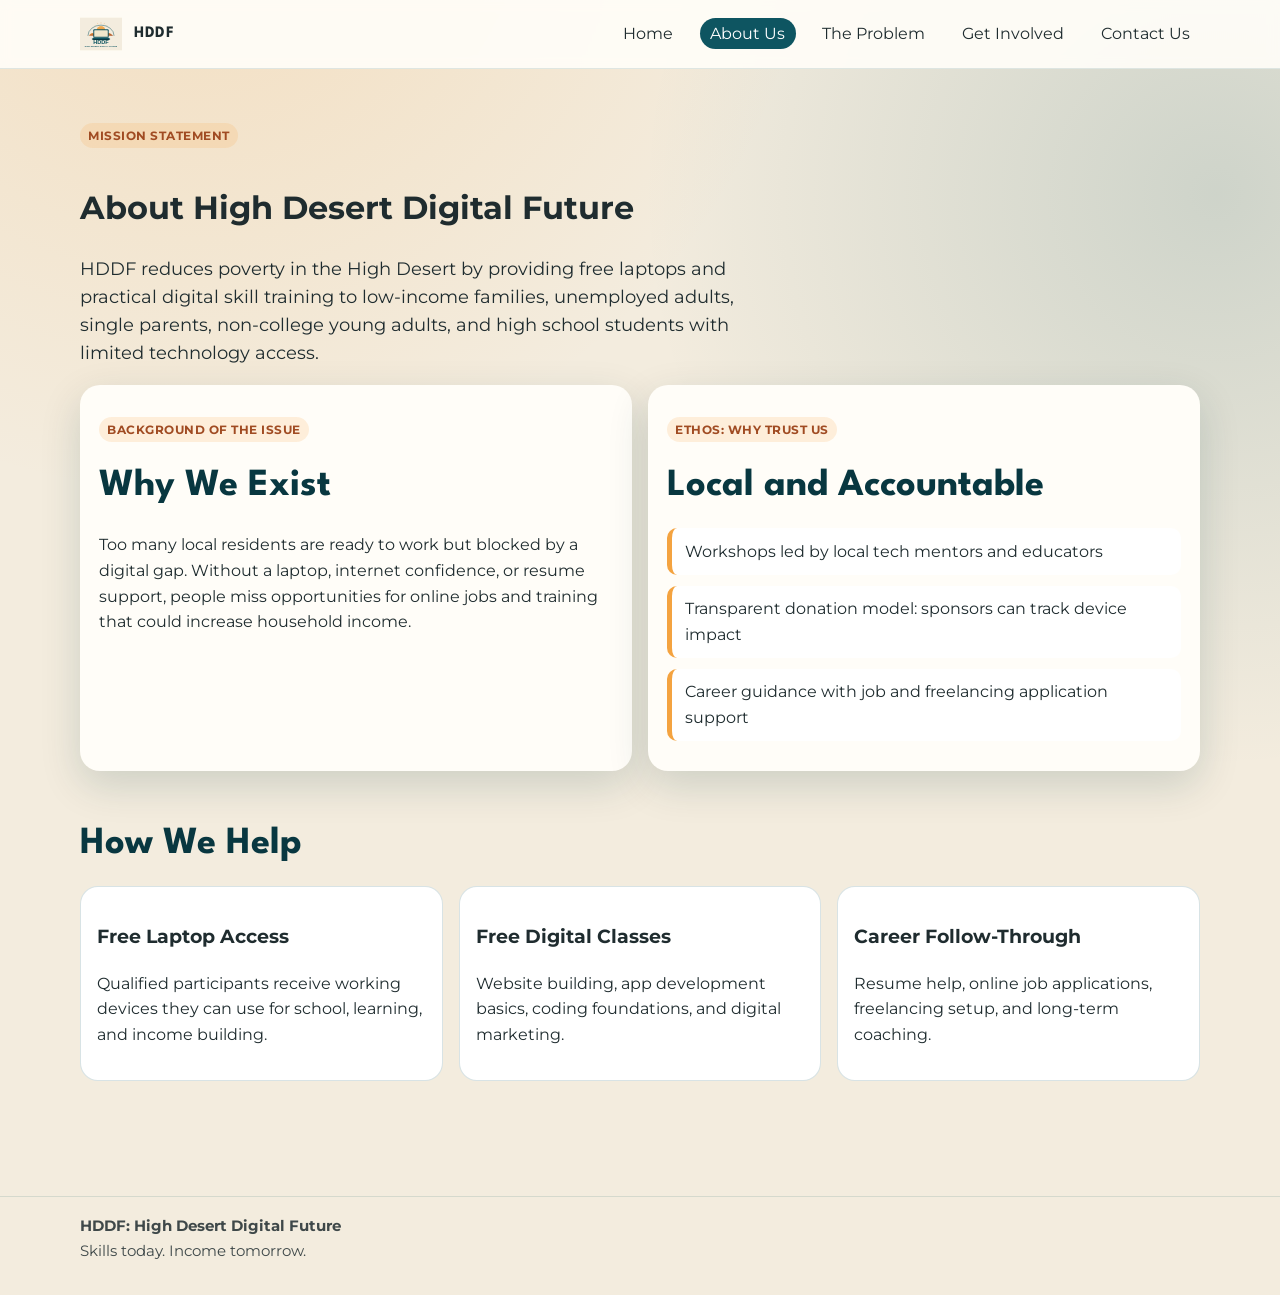
==== about.html @ 9c7b5a97 "Create HDDF 5-page nonprofit website" ====
<!doctype html>
<html lang="en">
<head>
  <meta charset="UTF-8" />
  <meta name="viewport" content="width=device-width, initial-scale=1.0" />
  <title>About Us | HDDF</title>
  <link rel="preconnect" href="https://fonts.googleapis.com" />
  <link rel="preconnect" href="https://fonts.gstatic.com" crossorigin />
  <link href="https://fonts.googleapis.com/css2?family=League+Spartan:wght@600;700;800&family=Montserrat:wght@400;600;700&display=swap" rel="stylesheet" />
  <link rel="stylesheet" href="assets/css/styles.css" />
</head>
<body>
  <header class="site-header">
    <div class="container nav-wrap">
      <a class="brand" href="index.html"><img src="assets/images/hddf-logo.svg" alt="HDDF logo" /><span>HDDF</span></a>
      <nav aria-label="Main navigation">
        <ul>
          <li><a href="index.html">Home</a></li>
          <li><a class="active" href="about.html">About Us</a></li>
          <li><a href="problem.html">The Problem</a></li>
          <li><a href="get-involved.html">Get Involved</a></li>
          <li><a href="contact.html">Contact Us</a></li>
        </ul>
      </nav>
    </div>
  </header>

  <main class="container section">
    <p class="tag">Mission Statement</p>
    <h1>About High Desert Digital Future</h1>
    <p class="lead">HDDF reduces poverty in the High Desert by providing free laptops and practical digital skill training to low-income families, unemployed adults, single parents, non-college young adults, and high school students with limited technology access.</p>

    <div class="columns">
      <article class="card">
        <p class="tag">Background of the Issue</p>
        <h2>Why We Exist</h2>
        <p>Too many local residents are ready to work but blocked by a digital gap. Without a laptop, internet confidence, or resume support, people miss opportunities for online jobs and training that could increase household income.</p>
      </article>
      <article class="card">
        <p class="tag">Ethos: Why Trust Us</p>
        <h2>Local and Accountable</h2>
        <ul class="clean-list">
          <li>Workshops led by local tech mentors and educators</li>
          <li>Transparent donation model: sponsors can track device impact</li>
          <li>Career guidance with job and freelancing application support</li>
        </ul>
      </article>
    </div>

    <section class="section">
      <h2>How We Help</h2>
      <div class="feature-grid">
        <article class="feature">
          <h3>Free Laptop Access</h3>
          <p>Qualified participants receive working devices they can use for school, learning, and income building.</p>
        </article>
        <article class="feature">
          <h3>Free Digital Classes</h3>
          <p>Website building, app development basics, coding foundations, and digital marketing.</p>
        </article>
        <article class="feature">
          <h3>Career Follow-Through</h3>
          <p>Resume help, online job applications, freelancing setup, and long-term coaching.</p>
        </article>
      </div>
    </section>
  </main>

  <footer>
    <div class="container">
      <strong>HDDF: High Desert Digital Future</strong><br />
      Skills today. Income tomorrow.
    </div>
  </footer>
</body>
</html>
---- assets/css/styles.css ----
:root {
  --sand: #f3ecde;
  --sun: #f4a340;
  --sun-deep: #dd7f1f;
  --teal: #0e5561;
  --teal-deep: #083740;
  --clay: #a04b22;
  --ink: #1f2c2f;
  --paper: #fffdf8;
  --shadow: 0 14px 40px rgba(8, 55, 64, 0.16);
}

* {
  box-sizing: border-box;
}

body {
  margin: 0;
  font-family: "Montserrat", "Segoe UI", sans-serif;
  color: var(--ink);
  background:
    radial-gradient(circle at 15% -10%, rgba(244, 163, 64, 0.2), transparent 35%),
    radial-gradient(circle at 95% 15%, rgba(14, 85, 97, 0.16), transparent 35%),
    var(--sand);
  line-height: 1.6;
}

a {
  color: inherit;
  text-decoration: none;
}

img {
  max-width: 100%;
  display: block;
}

.container {
  width: min(1120px, 92vw);
  margin: 0 auto;
}

.site-header {
  position: sticky;
  top: 0;
  z-index: 20;
  background: rgba(255, 253, 248, 0.92);
  border-bottom: 1px solid rgba(14, 85, 97, 0.13);
  backdrop-filter: blur(6px);
}

.nav-wrap {
  display: flex;
  align-items: center;
  justify-content: space-between;
  gap: 1rem;
  padding: 0.8rem 0;
}

.brand {
  display: flex;
  align-items: center;
  gap: 0.75rem;
  font-family: "League Spartan", sans-serif;
  font-weight: 700;
  letter-spacing: 0.5px;
}

.brand img {
  width: 42px;
  height: 42px;
}

nav ul {
  display: flex;
  list-style: none;
  padding: 0;
  margin: 0;
  gap: 1rem;
  flex-wrap: wrap;
}

nav a {
  padding: 0.35rem 0.65rem;
  border-radius: 999px;
  transition: background 0.2s ease, color 0.2s ease;
}

nav a:hover,
nav a.active {
  background: var(--teal);
  color: #fff;
}

.hero {
  display: grid;
  grid-template-columns: 1.1fr 0.9fr;
  gap: 2rem;
  align-items: center;
  padding: 4.2rem 0 3rem;
}

.hero h1 {
  font-family: "League Spartan", sans-serif;
  font-size: clamp(2.4rem, 5vw, 4.2rem);
  line-height: 0.95;
  color: var(--teal-deep);
  margin: 0;
}

.slogan {
  font-weight: 700;
  color: var(--sun-deep);
  font-size: 1.2rem;
  letter-spacing: 0.3px;
}

.lead {
  font-size: 1.1rem;
  max-width: 58ch;
}

.cta-row {
  margin-top: 1.25rem;
  display: flex;
  flex-wrap: wrap;
  gap: 0.8rem;
}

.button {
  display: inline-flex;
  align-items: center;
  justify-content: center;
  padding: 0.78rem 1.1rem;
  border-radius: 12px;
  font-weight: 700;
  border: 2px solid transparent;
  transition: transform 0.2s ease, box-shadow 0.2s ease, background 0.2s ease;
}

.button:hover {
  transform: translateY(-2px);
  box-shadow: var(--shadow);
}

.button-primary {
  background: var(--teal);
  color: #fff;
}

.button-secondary {
  border-color: var(--teal);
  color: var(--teal);
  background: rgba(255, 255, 255, 0.65);
}

.card {
  background: var(--paper);
  border-radius: 20px;
  box-shadow: var(--shadow);
  padding: 1.2rem;
}

.stats-grid,
.feature-grid,
.columns {
  display: grid;
  gap: 1rem;
}

.stats-grid {
  grid-template-columns: repeat(3, minmax(0, 1fr));
  margin: 2rem 0 0;
}

.stat {
  padding: 1rem;
  border-radius: 16px;
  background: linear-gradient(145deg, #fff, #fcf5e8);
  border: 1px solid rgba(14, 85, 97, 0.12);
}

.stat h3 {
  margin: 0;
  font-family: "League Spartan", sans-serif;
  font-size: 2rem;
  color: var(--teal);
}

.section {
  padding: 2.6rem 0;
}

.section h2 {
  font-family: "League Spartan", sans-serif;
  color: var(--teal-deep);
  font-size: clamp(1.8rem, 3vw, 2.6rem);
  margin: 0 0 0.75rem;
}

.feature-grid {
  grid-template-columns: repeat(3, minmax(0, 1fr));
}

.feature {
  background: #fff;
  border: 1px solid rgba(14, 85, 97, 0.16);
  border-radius: 18px;
  padding: 1rem;
}

.tag {
  display: inline-block;
  font-weight: 700;
  font-size: 0.78rem;
  text-transform: uppercase;
  letter-spacing: 0.5px;
  background: rgba(244, 163, 64, 0.16);
  color: var(--clay);
  padding: 0.18rem 0.5rem;
  border-radius: 999px;
}

.columns {
  grid-template-columns: repeat(2, minmax(0, 1fr));
}

.event-list,
.clean-list {
  list-style: none;
  padding: 0;
  margin: 0;
}

.event-list li,
.clean-list li {
  background: #fff;
  border-left: 5px solid var(--sun);
  padding: 0.65rem 0.8rem;
  margin-bottom: 0.7rem;
  border-radius: 10px;
}

.contact-grid {
  display: grid;
  grid-template-columns: 1fr 1.1fr;
  gap: 1.2rem;
}

form {
  display: grid;
  gap: 0.75rem;
}

label {
  font-weight: 600;
}

input,
textarea {
  width: 100%;
  border: 1px solid rgba(14, 85, 97, 0.24);
  border-radius: 10px;
  padding: 0.72rem;
  font: inherit;
  background: #fff;
}

textarea {
  min-height: 140px;
  resize: vertical;
}

footer {
  margin-top: 2rem;
  border-top: 1px solid rgba(14, 85, 97, 0.13);
  padding: 1.1rem 0 2rem;
  color: rgba(31, 44, 47, 0.85);
  font-size: 0.95rem;
}

.reveal {
  opacity: 0;
  transform: translateY(18px);
  animation: rise 0.6s ease forwards;
}

.reveal.delay-1 { animation-delay: 0.08s; }
.reveal.delay-2 { animation-delay: 0.16s; }
.reveal.delay-3 { animation-delay: 0.24s; }

@keyframes rise {
  to {
    opacity: 1;
    transform: translateY(0);
  }
}

@media (max-width: 930px) {
  .hero,
  .contact-grid,
  .columns {
    grid-template-columns: 1fr;
  }

  .feature-grid,
  .stats-grid {
    grid-template-columns: 1fr 1fr;
  }
}

@media (max-width: 640px) {
  .feature-grid,
  .stats-grid {
    grid-template-columns: 1fr;
  }

  .hero {
    padding-top: 3rem;
  }
}
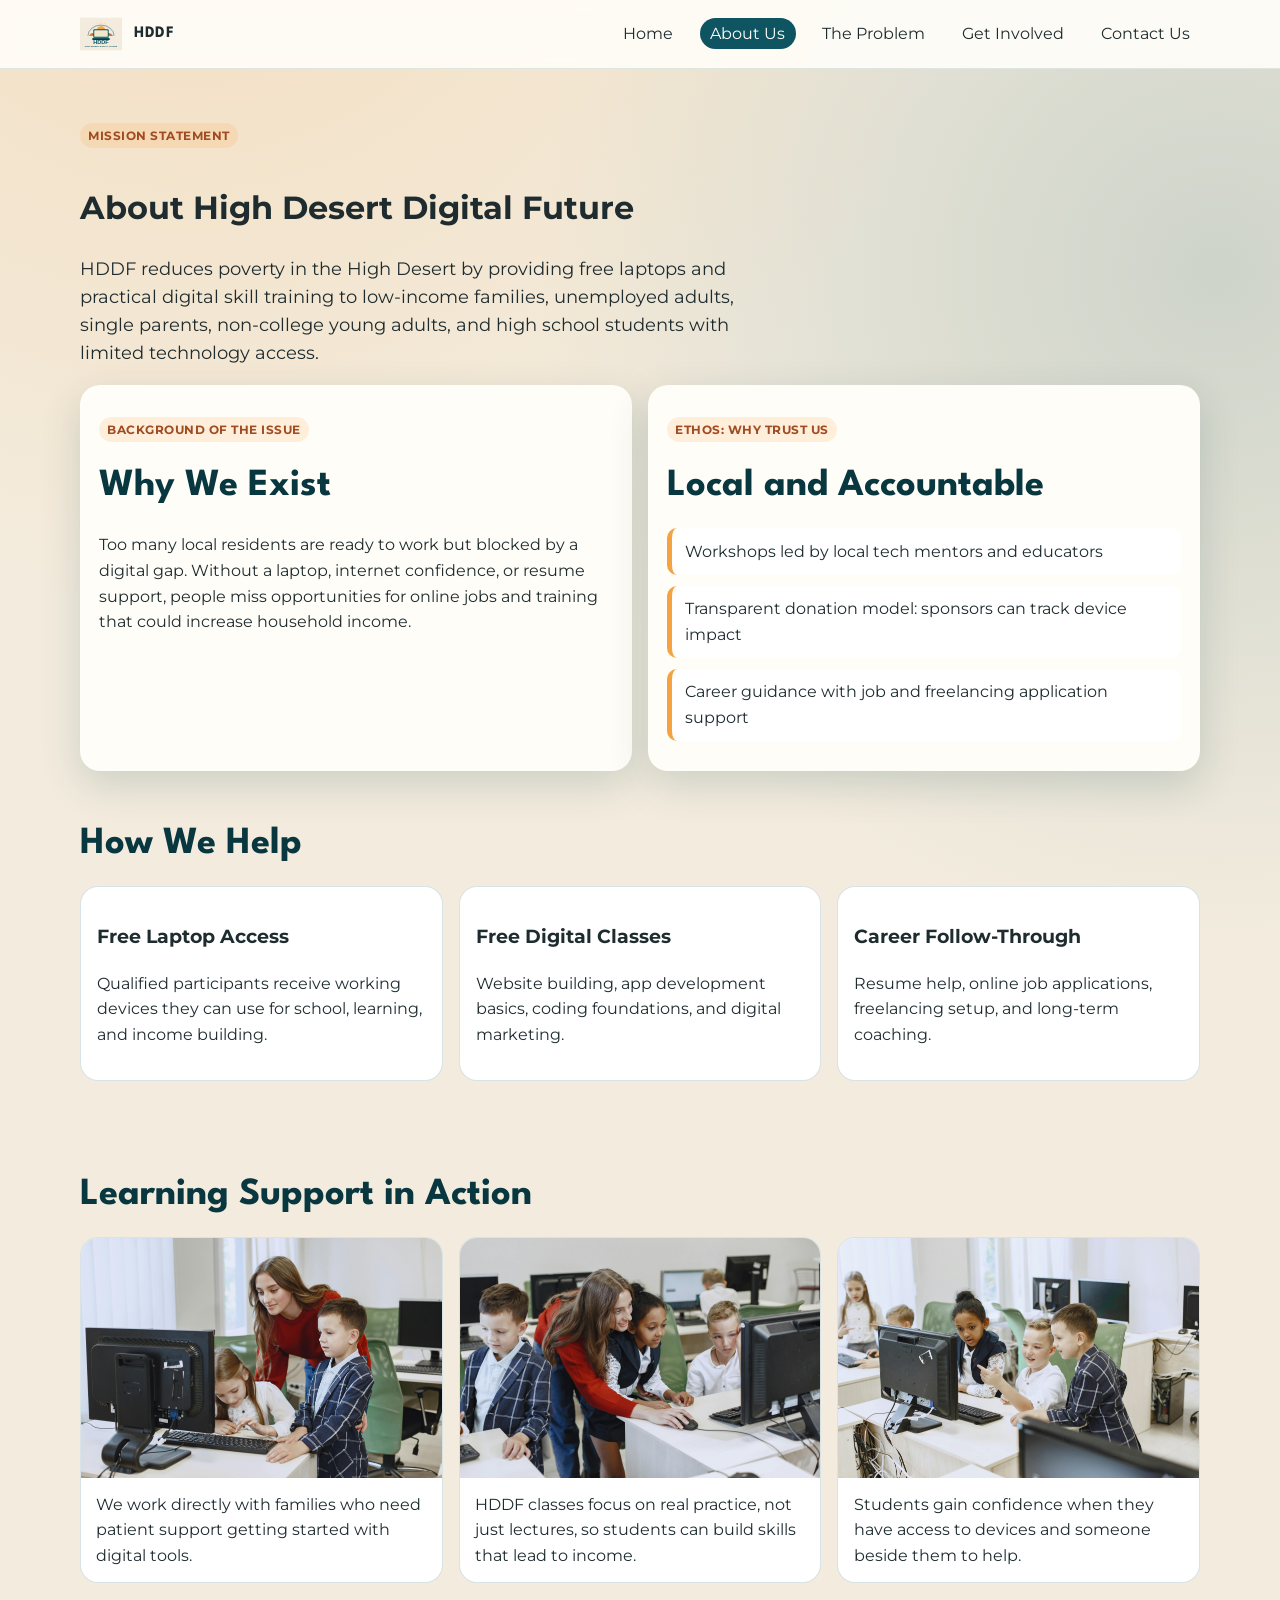
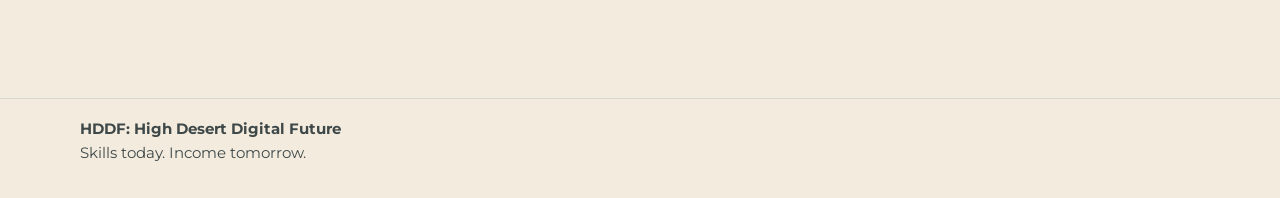
==== commit 82f389c8: "Update charity site with impact photos, merch, and sponsors" ====
--- a/about.html
+++ b/about.html
@@ -64,6 +64,24 @@
         </article>
       </div>
     </section>
+
+    <section class="section">
+      <h2>Learning Support in Action</h2>
+      <div class="impact-gallery impact-gallery-three">
+        <article class="impact-shot">
+          <img src="assets/images/helping-students-1.jpg" alt="HDDF volunteer helping a family at a computer" />
+          <p>We work directly with families who need patient support getting started with digital tools.</p>
+        </article>
+        <article class="impact-shot">
+          <img src="assets/images/helping-students-2.jpg" alt="Instructor helping children use laptops in class" />
+          <p>HDDF classes focus on real practice, not just lectures, so students can build skills that lead to income.</p>
+        </article>
+        <article class="impact-shot">
+          <img src="assets/images/helping-students-3.jpg" alt="Children learning on desktop computers" />
+          <p>Students gain confidence when they have access to devices and someone beside them to help.</p>
+        </article>
+      </div>
+    </section>
   </main>
 
   <footer>
--- a/assets/css/styles.css
+++ b/assets/css/styles.css
@@ -319,3 +319,119 @@
     padding-top: 3rem;
   }
 }
+
+.impact-gallery,
+.merch-grid,
+.sponsor-grid {
+  display: grid;
+  gap: 1rem;
+}
+
+.impact-gallery {
+  grid-template-columns: repeat(2, minmax(0, 1fr));
+}
+
+.impact-gallery-three {
+  grid-template-columns: repeat(3, minmax(0, 1fr));
+}
+
+.impact-gallery-compact {
+  grid-template-columns: repeat(4, minmax(0, 1fr));
+  margin-top: 1rem;
+}
+
+.impact-shot {
+  background: #fff;
+  border: 1px solid rgba(14, 85, 97, 0.16);
+  border-radius: 18px;
+  overflow: hidden;
+}
+
+.impact-shot img {
+  width: 100%;
+  height: 240px;
+  object-fit: cover;
+}
+
+.impact-featured img {
+  height: 360px;
+}
+
+.impact-shot-compact img {
+  height: 150px;
+  object-fit: contain;
+  background: linear-gradient(145deg, #f8f3e8, #ffffff);
+  padding: 0.6rem;
+}
+
+.impact-shot-compact p {
+  font-size: 0.92rem;
+}
+
+.impact-shot p {
+  margin: 0;
+  padding: 0.85rem 0.95rem;
+}
+
+.merch-grid {
+  grid-template-columns: repeat(3, minmax(0, 1fr));
+}
+
+.merch-item {
+  background: linear-gradient(145deg, #fff, #fbf5e8);
+  border: 1px solid rgba(14, 85, 97, 0.14);
+  border-radius: 18px;
+  padding: 1rem;
+}
+
+.merch-item img {
+  width: 100%;
+  aspect-ratio: 1 / 1;
+  object-fit: cover;
+  border-radius: 14px;
+  margin-bottom: 0.9rem;
+  background: #f5f1e8;
+}
+
+.merch-item h3 {
+  margin: 0 0 0.35rem;
+  font-family: "League Spartan", sans-serif;
+  color: var(--teal);
+}
+
+.price {
+  display: inline-block;
+  margin-top: 0.6rem;
+  background: rgba(14, 85, 97, 0.1);
+  color: var(--teal-deep);
+  padding: 0.2rem 0.55rem;
+  border-radius: 999px;
+  font-weight: 700;
+}
+
+.sponsor-grid {
+  grid-template-columns: repeat(4, minmax(0, 1fr));
+}
+
+.sponsor {
+  background: #fff;
+  border: 1px solid rgba(14, 85, 97, 0.16);
+  border-radius: 14px;
+  padding: 1rem;
+  text-align: center;
+  font-weight: 700;
+  color: var(--teal);
+}
+
+@media (max-width: 930px) {
+  .impact-gallery,
+  .impact-gallery-three,
+  .impact-gallery-compact,
+  .merch-grid {
+    grid-template-columns: 1fr;
+  }
+
+  .sponsor-grid {
+    grid-template-columns: 1fr 1fr;
+  }
+}
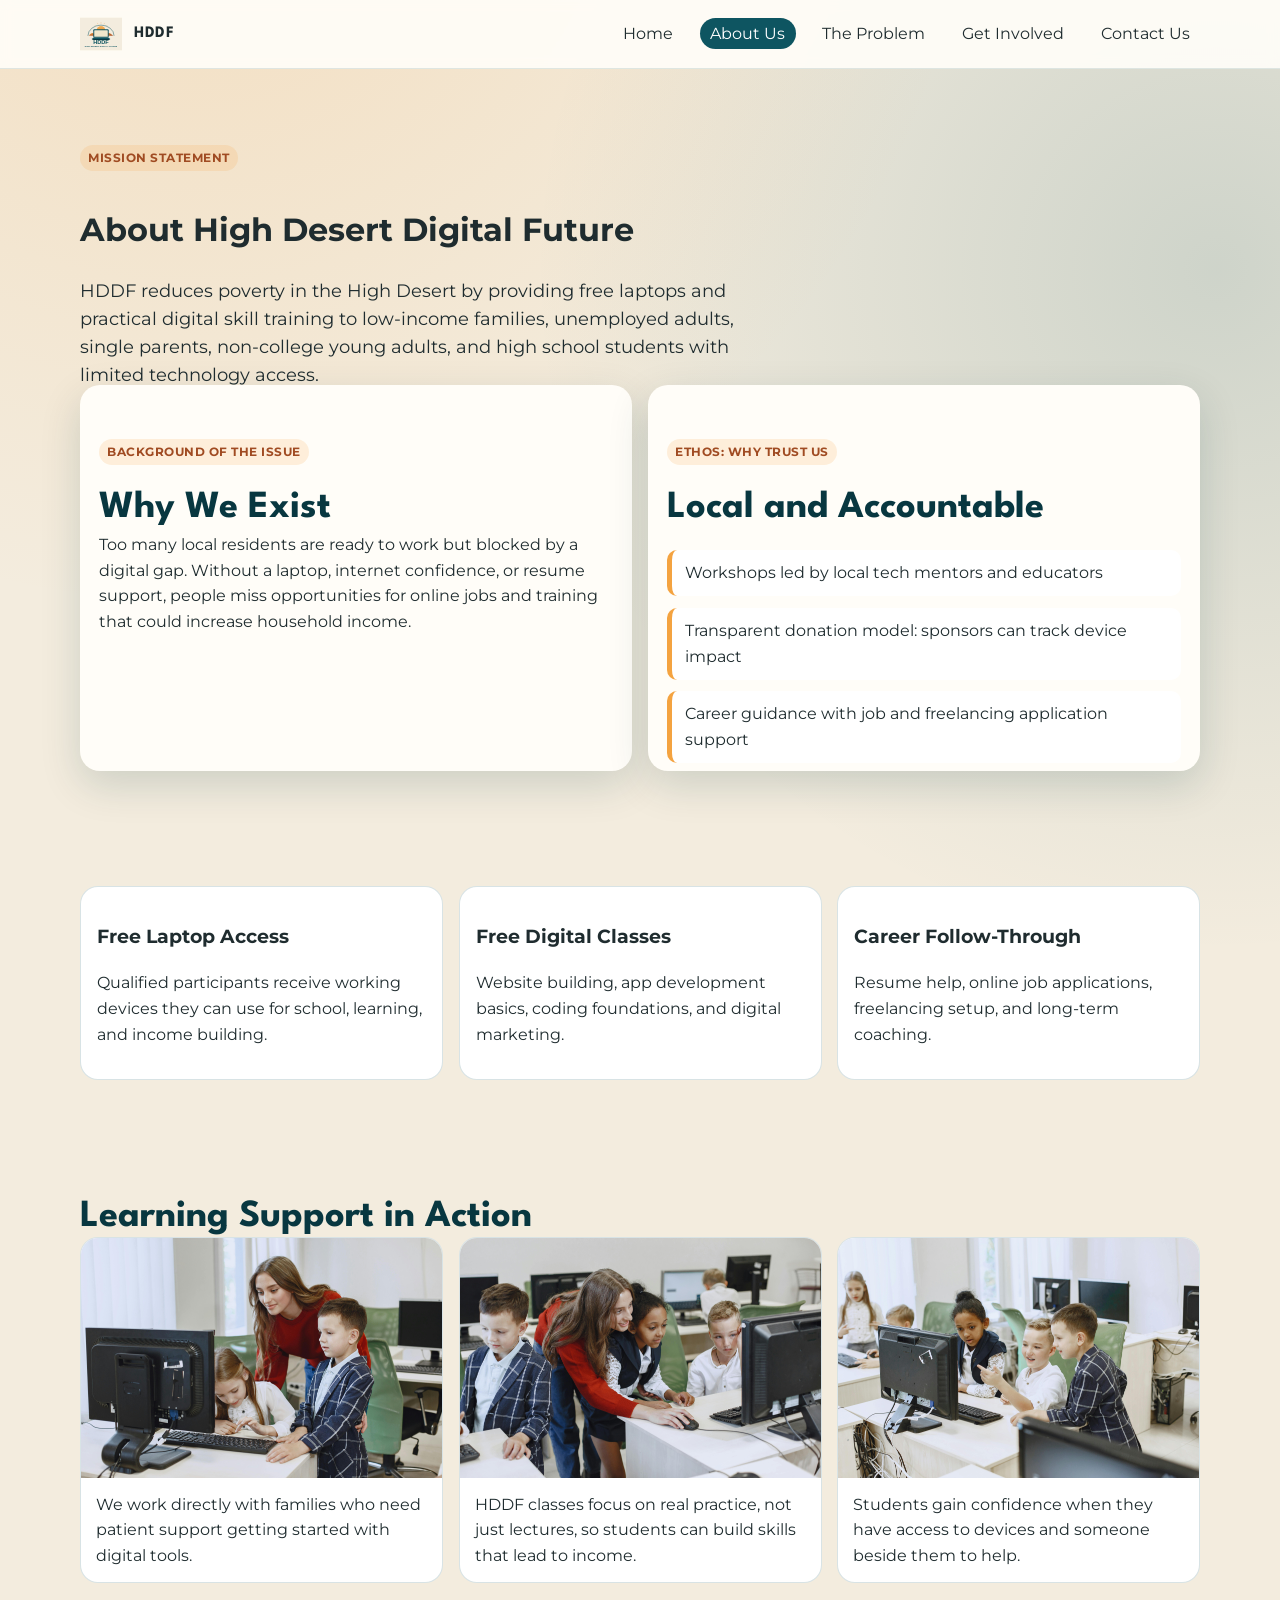
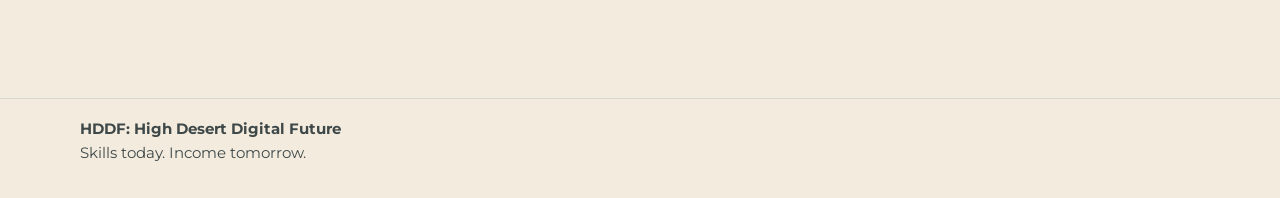
==== commit a2040742: "Enhance charity website with animations, photos, and merch" ====
--- a/about.html
+++ b/about.html
@@ -90,5 +90,6 @@
       Skills today. Income tomorrow.
     </div>
   </footer>
+  <script src="assets/js/scroll-reveal.js"></script>
 </body>
 </html>
--- a/assets/css/styles.css
+++ b/assets/css/styles.css
@@ -296,6 +296,47 @@
   }
 }
 
+.scroll-reveal {
+  opacity: 0;
+  transform: translateY(30px);
+  filter: blur(4px);
+  transition:
+    opacity 0.7s ease,
+    transform 0.7s ease,
+    filter 0.7s ease;
+  transition-delay: var(--reveal-delay, 0ms);
+  will-change: opacity, transform, filter;
+}
+
+.scroll-reveal.is-visible {
+  opacity: 1;
+  transform: translateY(0);
+  filter: blur(0);
+}
+
+.scroll-reveal.text-rise {
+  transform: translateY(22px);
+}
+
+.scroll-reveal.card-rise {
+  transform: translateY(34px) scale(0.985);
+}
+
+.scroll-reveal.card-rise.is-visible {
+  transform: translateY(0) scale(1);
+}
+
+@media (prefers-reduced-motion: reduce) {
+  .reveal,
+  .scroll-reveal {
+    animation: none;
+    transition: none;
+    opacity: 1;
+    transform: none;
+    filter: none;
+  }
+}
+
 @media (max-width: 930px) {
   .hero,
   .contact-grid,
@@ -358,10 +399,10 @@
 }
 
 .impact-shot-compact img {
-  height: 150px;
+  height: 180px;
   object-fit: contain;
   background: linear-gradient(145deg, #f8f3e8, #ffffff);
-  padding: 0.6rem;
+  padding: 0.75rem;
 }
 
 .impact-shot-compact p {
@@ -386,11 +427,12 @@
 
 .merch-item img {
   width: 100%;
-  aspect-ratio: 1 / 1;
-  object-fit: cover;
+  height: 360px;
+  object-fit: contain;
   border-radius: 14px;
   margin-bottom: 0.9rem;
-  background: #f5f1e8;
+  background: linear-gradient(145deg, #f5f1e8, #ffffff);
+  padding: 0.6rem;
 }
 
 .merch-item h3 {
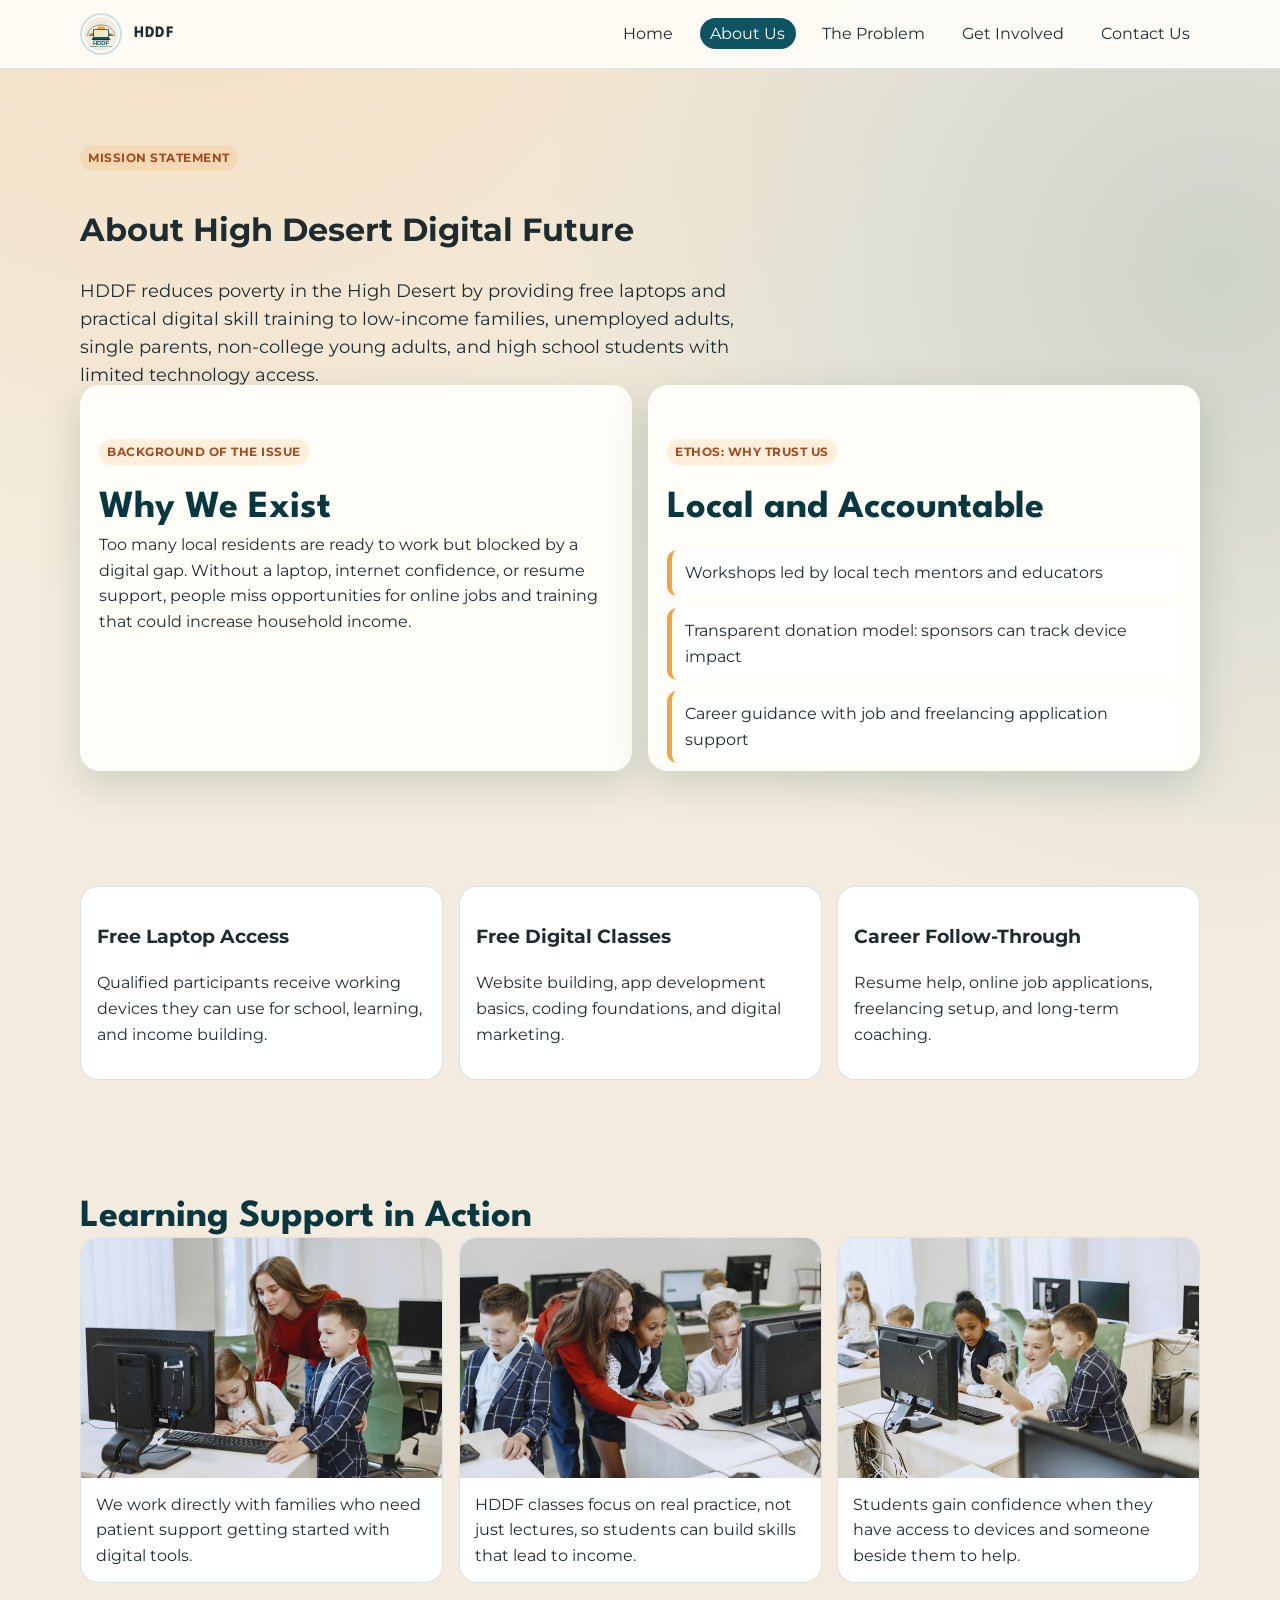
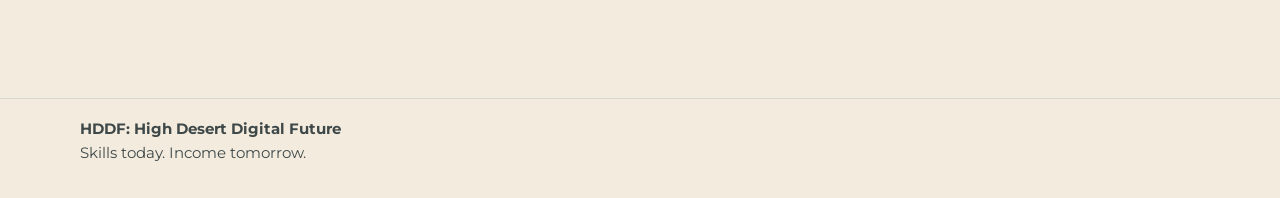
==== commit 2f6b998d: "Polish charity site UI, add donation billing flow, and update branding" ====
--- a/about.html
+++ b/about.html
@@ -4,6 +4,7 @@
   <meta charset="UTF-8" />
   <meta name="viewport" content="width=device-width, initial-scale=1.0" />
   <title>About Us | HDDF</title>
+  <link rel="icon" type="image/svg+xml" href="assets/images/hddf-logo-circle.svg" />
   <link rel="preconnect" href="https://fonts.googleapis.com" />
   <link rel="preconnect" href="https://fonts.gstatic.com" crossorigin />
   <link href="https://fonts.googleapis.com/css2?family=League+Spartan:wght@600;700;800&family=Montserrat:wght@400;600;700&display=swap" rel="stylesheet" />
--- a/assets/css/styles.css
+++ b/assets/css/styles.css
@@ -69,6 +69,11 @@
 .brand img {
   width: 42px;
   height: 42px;
+  border-radius: 50%;
+  object-fit: cover;
+  border: 2px solid rgba(14, 85, 97, 0.2);
+  background: #fff;
+  padding: 2px;
 }
 
 nav ul {
@@ -241,10 +246,115 @@
   border-radius: 10px;
 }
 
+.upcoming-grid {
+  display: grid;
+  grid-template-columns: repeat(2, minmax(0, 1fr));
+  gap: 1rem;
+}
+
+.upcoming-card {
+  background: #fff;
+  border: 1px solid rgba(14, 85, 97, 0.16);
+  border-radius: 18px;
+  overflow: hidden;
+  box-shadow: var(--shadow);
+  transition: transform 0.25s ease, box-shadow 0.25s ease, border-color 0.25s ease;
+}
+
+.upcoming-card:hover {
+  transform: translateY(-3px);
+  border-color: rgba(14, 85, 97, 0.32);
+  box-shadow: 0 20px 36px rgba(8, 55, 64, 0.18);
+}
+
+.upcoming-card img {
+  width: 100%;
+  height: 210px;
+  object-fit: contain;
+  background: linear-gradient(145deg, #eef6f6, #fff);
+}
+
+.upcoming-copy {
+  padding: 0.9rem 0.95rem 1rem;
+}
+
+.upcoming-copy h3 {
+  margin: 0.15rem 0 0.45rem;
+  font-family: "League Spartan", sans-serif;
+  font-size: 1.55rem;
+  color: var(--teal);
+}
+
+.upcoming-copy p {
+  margin: 0 0 0.6rem;
+}
+
+.upcoming-meta {
+  font-size: 0.93rem;
+  color: rgba(31, 44, 47, 0.9);
+}
+
 .contact-grid {
   display: grid;
   grid-template-columns: 1fr 1.1fr;
   gap: 1.2rem;
+}
+
+.donation-tabs {
+  display: flex;
+  flex-wrap: wrap;
+  gap: 0.45rem;
+  margin-bottom: 0.85rem;
+}
+
+.donation-tab {
+  border: 1px solid rgba(14, 85, 97, 0.24);
+  background: #fff;
+  color: var(--teal);
+  border-radius: 999px;
+  padding: 0.5rem 0.75rem;
+  font: inherit;
+  font-weight: 700;
+  cursor: pointer;
+  transition: background 0.22s ease, color 0.22s ease, border-color 0.22s ease, transform 0.22s ease;
+}
+
+.donation-tab:hover {
+  transform: translateY(-1px);
+  border-color: rgba(14, 85, 97, 0.4);
+}
+
+.donation-tab.active {
+  background: var(--teal);
+  color: #fff;
+  border-color: var(--teal);
+}
+
+.donation-panel {
+  border: 1px solid rgba(14, 85, 97, 0.16);
+  border-radius: 14px;
+  background: #fff;
+  padding: 0.8rem;
+  box-shadow: 0 8px 20px rgba(8, 55, 64, 0.08);
+}
+
+.donation-panel.active {
+  border-color: rgba(14, 85, 97, 0.32);
+}
+
+.donation-panel + .donation-panel {
+  margin-top: 0.7rem;
+}
+
+.donation-amounts {
+  display: flex;
+  flex-wrap: wrap;
+  gap: 0.55rem;
+}
+
+.donation-custom-form {
+  display: grid;
+  gap: 0.7rem;
 }
 
 form {
@@ -348,6 +458,10 @@
   .stats-grid {
     grid-template-columns: 1fr 1fr;
   }
+
+  .upcoming-grid {
+    grid-template-columns: 1fr;
+  }
 }
 
 @media (max-width: 640px) {
@@ -423,6 +537,24 @@
   border: 1px solid rgba(14, 85, 97, 0.14);
   border-radius: 18px;
   padding: 1rem;
+  position: relative;
+  overflow: hidden;
+  transition: transform 0.24s ease, box-shadow 0.24s ease;
+}
+
+.merch-item::before {
+  content: "";
+  position: absolute;
+  inset: -80px -120px auto auto;
+  width: 220px;
+  height: 220px;
+  background: radial-gradient(circle, rgba(244, 163, 64, 0.22), transparent 68%);
+  pointer-events: none;
+}
+
+.merch-item:hover {
+  transform: translateY(-4px);
+  box-shadow: 0 18px 34px rgba(8, 55, 64, 0.2);
 }
 
 .merch-item img {
@@ -441,6 +573,11 @@
   color: var(--teal);
 }
 
+.merch-item .button {
+  margin-top: 0.9rem;
+  width: 100%;
+}
+
 .price {
   display: inline-block;
   margin-top: 0.6rem;
@@ -465,6 +602,74 @@
   color: var(--teal);
 }
 
+.checkout-overlay {
+  position: fixed;
+  inset: 0;
+  background: rgba(7, 22, 26, 0.62);
+  backdrop-filter: blur(4px);
+  display: grid;
+  place-items: center;
+  z-index: 2000;
+  padding: 1rem;
+}
+
+.checkout-overlay[hidden] {
+  display: none;
+}
+
+.checkout-modal {
+  width: min(560px, 100%);
+  max-height: min(92vh, 860px);
+  overflow-y: auto;
+  background: #fffdf9;
+  border: 1px solid rgba(14, 85, 97, 0.2);
+  border-radius: 18px;
+  box-shadow: 0 24px 56px rgba(0, 0, 0, 0.28);
+  padding: 1rem 1rem 1.1rem;
+  position: relative;
+}
+
+.checkout-close {
+  position: absolute;
+  top: 0.5rem;
+  right: 0.7rem;
+  border: 0;
+  background: transparent;
+  font-size: 2rem;
+  line-height: 1;
+  color: #335258;
+  cursor: pointer;
+}
+
+.checkout-item {
+  display: flex;
+  justify-content: space-between;
+  align-items: center;
+  gap: 0.8rem;
+  border: 1px solid rgba(14, 85, 97, 0.18);
+  background: #fff;
+  border-radius: 12px;
+  padding: 0.7rem 0.8rem;
+}
+
+.checkout-form {
+  display: grid;
+  gap: 0.65rem;
+  margin-top: 0.85rem;
+}
+
+.checkout-row {
+  display: grid;
+  grid-template-columns: repeat(3, minmax(0, 1fr));
+  gap: 0.6rem;
+}
+
+.checkout-note {
+  margin: 0.45rem 0 0;
+  color: rgba(31, 44, 47, 0.8);
+  font-size: 0.86rem;
+}
+
 @media (max-width: 930px) {
   .impact-gallery,
   .impact-gallery-three,
@@ -476,4 +681,8 @@
   .sponsor-grid {
     grid-template-columns: 1fr 1fr;
   }
-}
+
+  .checkout-row {
+    grid-template-columns: 1fr;
+  }
+}
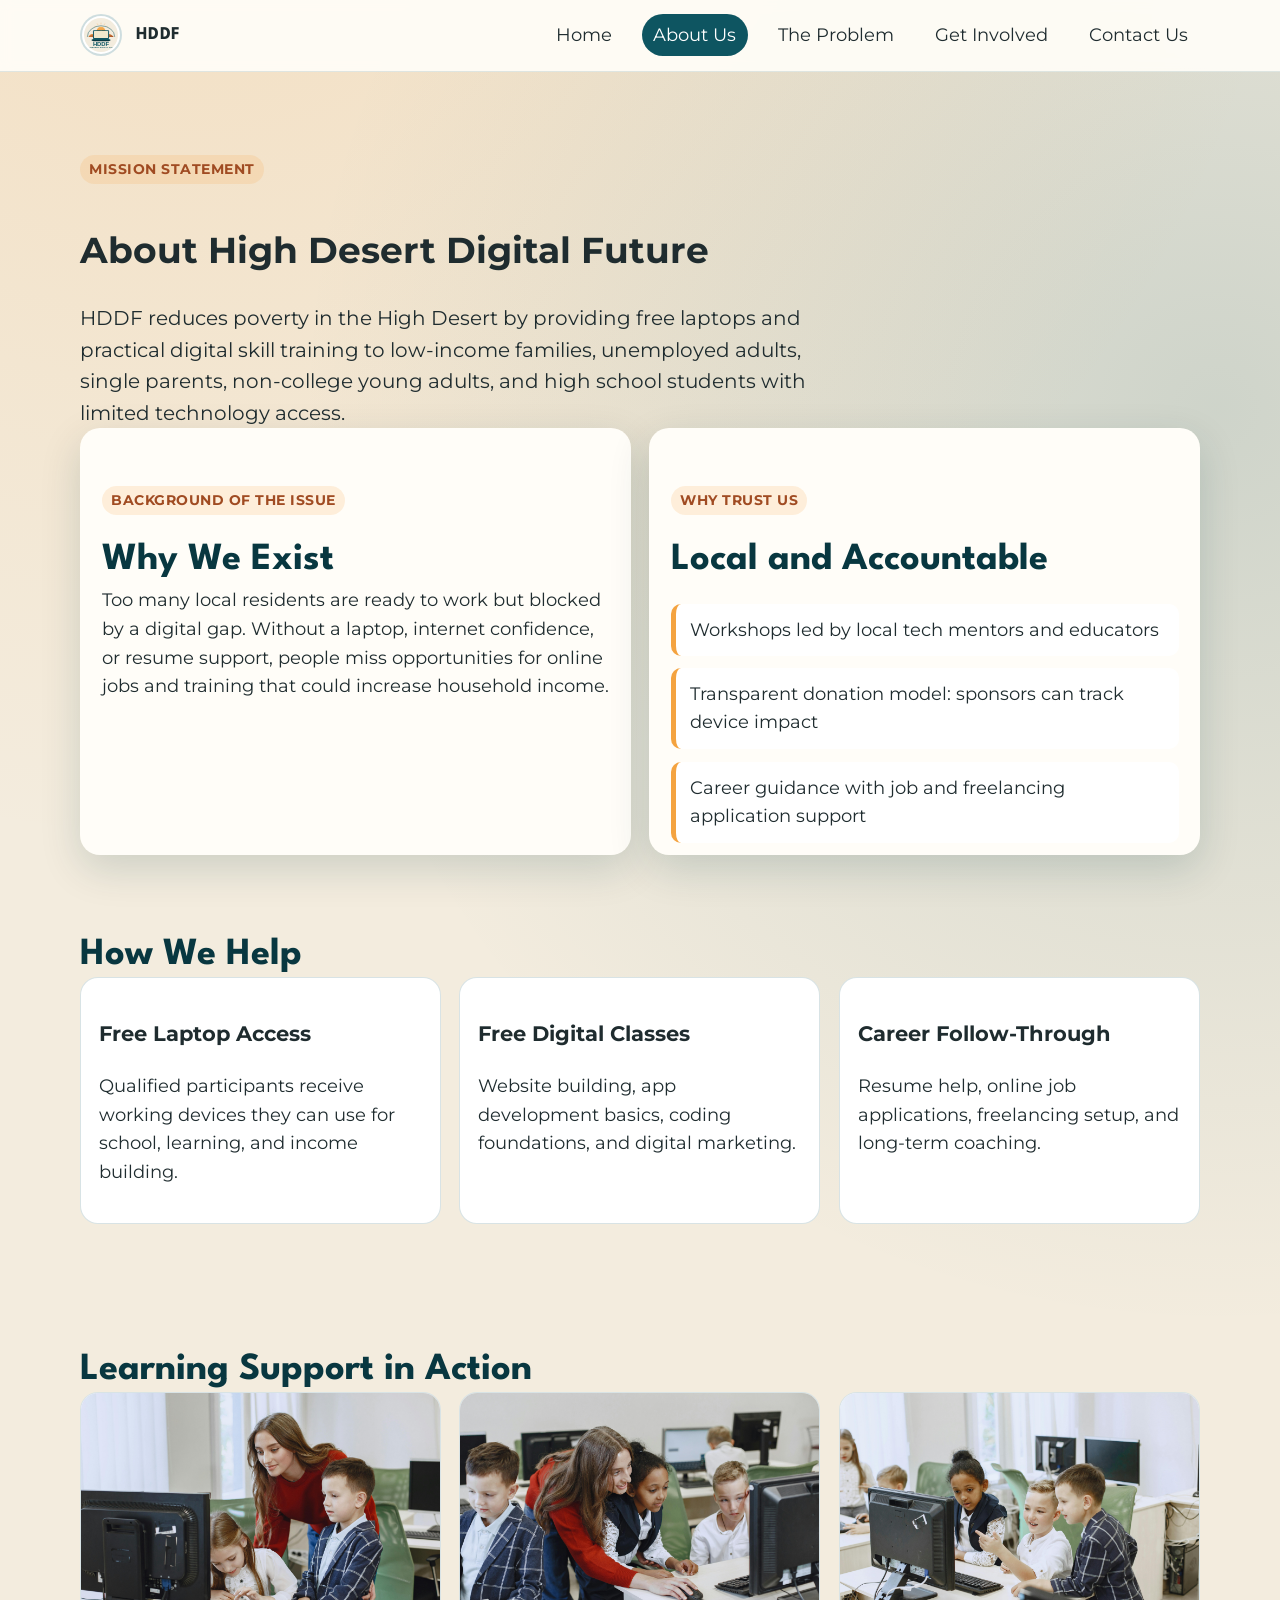
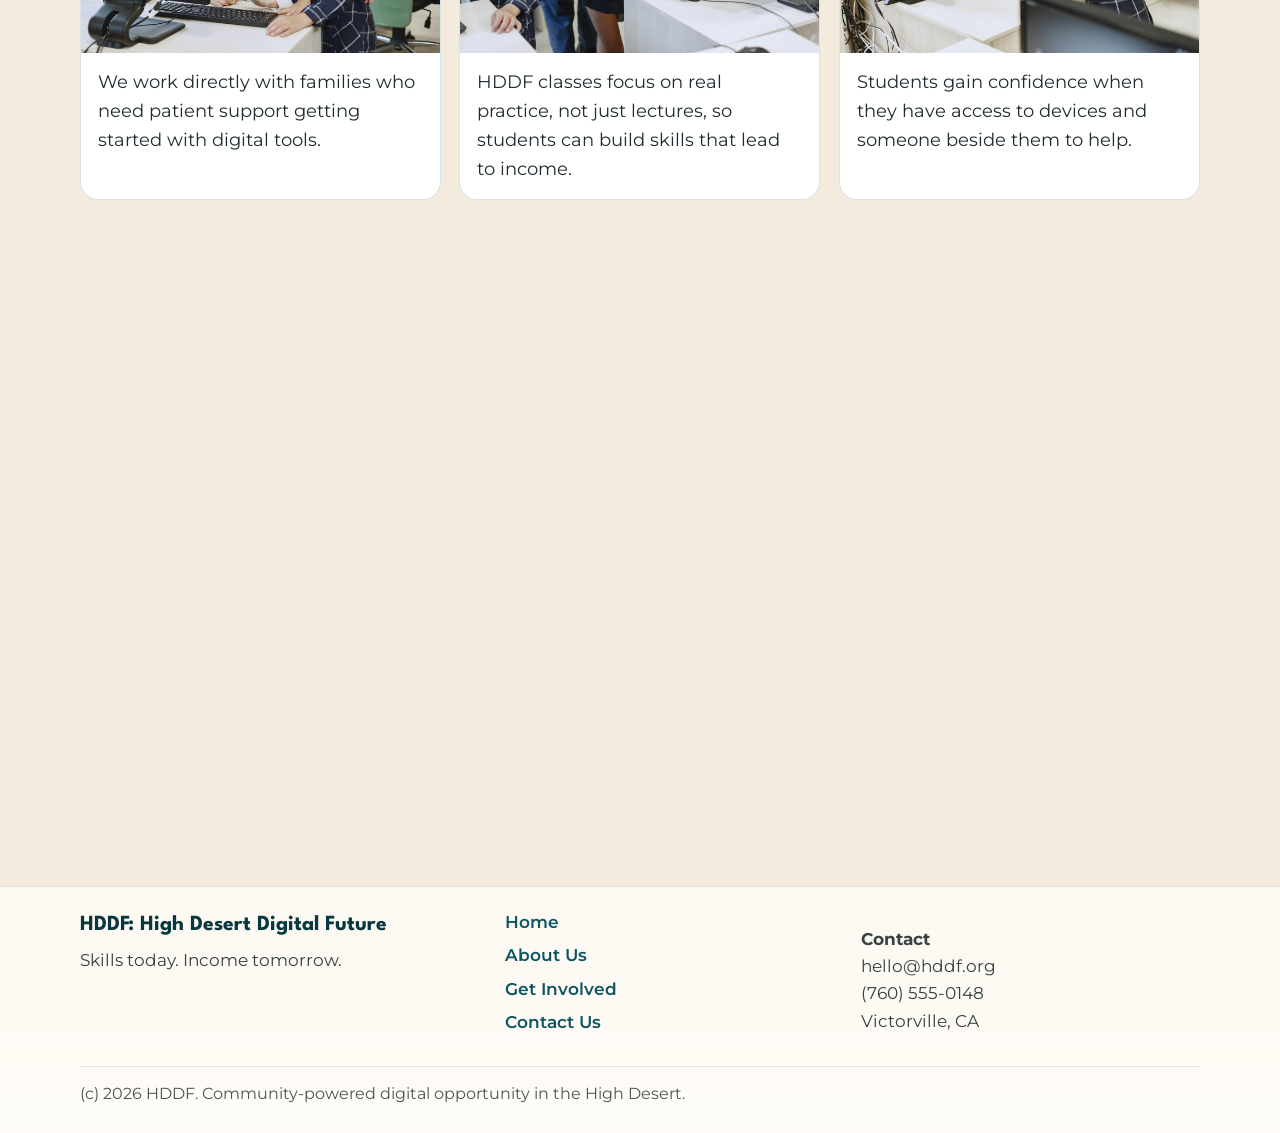
==== commit 1e12e057: "Update problem page image and layout styling" ====
--- a/about.html
+++ b/about.html
@@ -38,7 +38,7 @@
         <p>Too many local residents are ready to work but blocked by a digital gap. Without a laptop, internet confidence, or resume support, people miss opportunities for online jobs and training that could increase household income.</p>
       </article>
       <article class="card">
-        <p class="tag">Ethos: Why Trust Us</p>
+        <p class="tag">Why Trust Us</p>
         <h2>Local and Accountable</h2>
         <ul class="clean-list">
           <li>Workshops led by local tech mentors and educators</li>
@@ -83,12 +83,36 @@
         </article>
       </div>
     </section>
+
+    <section class="section">
+      <p class="tag">Impact Story</p>
+      <h2>From Crisis to Creator</h2>
+      <article class="card">
+        <p>One of our learners, <strong>Javier</strong>, came to HDDF during one of the hardest moments of his life. He told us he felt like giving up and could not see a future for himself. Through consistent mentoring, laptop access, and digital skills training, Javier rebuilt confidence one step at a time.</p>
+        <p>Months later, he built his first working app: a text summarizer that helps students and busy workers quickly understand long reading passages. Today, he speaks at community sessions and shows others that recovery and purpose are possible with support, tools, and opportunity.</p>
+        <a class="button button-primary" href="text-summarizer.html" target="_blank" rel="noopener noreferrer">Visit Javier's App Website</a>
+      </article>
+    </section>
   </main>
 
-  <footer>
+  <footer class="site-footer">
     <div class="container">
-      <strong>HDDF: High Desert Digital Future</strong><br />
-      Skills today. Income tomorrow.
+      <div class="footer-grid">
+        <div>
+          <strong class="footer-title">HDDF: High Desert Digital Future</strong>
+          <p class="footer-sub">Skills today. Income tomorrow.</p>
+        </div>
+        <div class="footer-links">
+          <a href="index.html">Home</a>
+          <a href="about.html">About Us</a>
+          <a href="get-involved.html">Get Involved</a>
+          <a href="contact.html">Contact Us</a>
+        </div>
+        <div>
+          <p><strong>Contact</strong><br />hello@hddf.org<br />(760) 555-0148<br />Victorville, CA</p>
+        </div>
+      </div>
+      <p class="footer-note">(c) 2026 HDDF. Community-powered digital opportunity in the High Desert.</p>
     </div>
   </footer>
   <script src="assets/js/scroll-reveal.js"></script>
--- a/assets/css/styles.css
+++ b/assets/css/styles.css
@@ -10,6 +10,11 @@
   --shadow: 0 14px 40px rgba(8, 55, 64, 0.16);
 }
 
+html {
+  font-size: clamp(15px, 0.42vw + 13px, 18px);
+  -webkit-text-size-adjust: 100%;
+}
+
 * {
   box-sizing: border-box;
 }
@@ -23,6 +28,9 @@
     radial-gradient(circle at 95% 15%, rgba(14, 85, 97, 0.16), transparent 35%),
     var(--sand);
   line-height: 1.6;
+  overflow-x: hidden;
+  word-break: normal;
+  overflow-wrap: anywhere;
 }
 
 a {
@@ -83,9 +91,14 @@
   margin: 0;
   gap: 1rem;
   flex-wrap: wrap;
+  justify-content: flex-end;
 }
 
 nav a {
+  display: inline-flex;
+  align-items: center;
+  justify-content: center;
+  min-height: 42px;
   padding: 0.35rem 0.65rem;
   border-radius: 999px;
   transition: background 0.2s ease, color 0.2s ease;
@@ -136,6 +149,7 @@
   display: inline-flex;
   align-items: center;
   justify-content: center;
+  min-height: 44px;
   padding: 0.78rem 1.1rem;
   border-radius: 12px;
   font-weight: 700;
@@ -274,6 +288,13 @@
   background: linear-gradient(145deg, #eef6f6, #fff);
 }
 
+.problem-feature-image {
+  width: 100%;
+  height: auto;
+  display: block;
+  border-radius: 14px;
+}
+
 .upcoming-copy {
   padding: 0.9rem 0.95rem 1rem;
 }
@@ -300,42 +321,140 @@
   gap: 1.2rem;
 }
 
+.donation-layout {
+  display: grid;
+  grid-template-columns: 1.25fr 0.95fr;
+  gap: 1rem;
+  align-items: stretch;
+}
+
+.donation-story,
+.donation-widget {
+  background: #fff;
+  border: 1px solid rgba(14, 85, 97, 0.17);
+  border-radius: 18px;
+  box-shadow: var(--shadow);
+}
+
+.donation-story {
+  overflow: hidden;
+}
+
+.donation-widget {
+  overflow: hidden;
+}
+
+.donation-story-copy {
+  padding: 1.15rem 1.1rem;
+  min-height: 100%;
+  background:
+    radial-gradient(circle at 85% 8%, rgba(244, 163, 64, 0.18), transparent 34%),
+    radial-gradient(circle at 0% 100%, rgba(14, 85, 97, 0.12), transparent 40%),
+    #fff;
+}
+
+.donation-story-copy h2 {
+  margin: 0.25rem 0 0.7rem;
+}
+
+.donation-story-copy p {
+  margin: 0 0 0.7rem;
+  max-width: 62ch;
+}
+
+.donation-widget {
+  padding: 1.05rem 1.05rem 1.35rem;
+}
+
+.donation-widget h2 {
+  margin-top: 0.1rem;
+}
+
+.donation-mode {
+  display: grid;
+  grid-template-columns: 1fr 1fr;
+  gap: 0.55rem;
+  margin-bottom: 0.8rem;
+}
+
+.mode-btn {
+  border: 1px solid rgba(14, 85, 97, 0.25);
+  border-radius: 10px;
+  background: #fff;
+  color: #184e58;
+  min-height: 44px;
+  font: inherit;
+  font-weight: 700;
+  cursor: pointer;
+}
+
+.mode-btn.active {
+  background: #e8f3f4;
+  border-color: #0e5561;
+  color: #0e5561;
+}
+
+.donation-grid {
+  display: grid;
+  grid-template-columns: repeat(3, minmax(0, 1fr));
+  gap: 0.55rem;
+  margin-bottom: 0.85rem;
+}
+
+.amount-btn {
+  min-height: 52px;
+  border-radius: 10px;
+  border: 1px solid rgba(14, 85, 97, 0.25);
+  background: #fff;
+  color: #103e46;
+  font: inherit;
+  font-weight: 700;
+  cursor: pointer;
+  transition: border-color 0.18s ease, background 0.18s ease, box-shadow 0.18s ease;
+}
+
+.amount-btn:hover {
+  border-color: #0e5561;
+  background: #eef7f7;
+  box-shadow: 0 6px 12px rgba(8, 55, 64, 0.12);
+}
+
 .donation-tabs {
   display: flex;
   flex-wrap: wrap;
-  gap: 0.45rem;
-  margin-bottom: 0.85rem;
+  gap: 0.5rem;
+  margin-bottom: 1rem;
 }
 
 .donation-tab {
-  border: 1px solid rgba(14, 85, 97, 0.24);
-  background: #fff;
-  color: var(--teal);
-  border-radius: 999px;
-  padding: 0.5rem 0.75rem;
+  border: 1px solid rgba(14, 85, 97, 0.22);
+  background: #fefefe;
+  color: #194f58;
+  border-radius: 9px;
+  padding: 0.56rem 0.82rem;
   font: inherit;
-  font-weight: 700;
+  font-weight: 600;
   cursor: pointer;
-  transition: background 0.22s ease, color 0.22s ease, border-color 0.22s ease, transform 0.22s ease;
+  transition: background 0.18s ease, color 0.18s ease, border-color 0.18s ease, box-shadow 0.18s ease;
 }
 
 .donation-tab:hover {
-  transform: translateY(-1px);
-  border-color: rgba(14, 85, 97, 0.4);
+  border-color: rgba(14, 85, 97, 0.35);
+  box-shadow: 0 6px 14px rgba(8, 55, 64, 0.1);
 }
 
 .donation-tab.active {
-  background: var(--teal);
+  background: #0e5561;
   color: #fff;
-  border-color: var(--teal);
+  border-color: #0e5561;
 }
 
 .donation-panel {
   border: 1px solid rgba(14, 85, 97, 0.16);
-  border-radius: 14px;
-  background: #fff;
-  padding: 0.8rem;
-  box-shadow: 0 8px 20px rgba(8, 55, 64, 0.08);
+  border-radius: 12px;
+  background: #fff;
+  padding: 0.9rem;
+  box-shadow: 0 10px 22px rgba(8, 55, 64, 0.07);
 }
 
 .donation-panel.active {
@@ -349,12 +468,70 @@
 .donation-amounts {
   display: flex;
   flex-wrap: wrap;
-  gap: 0.55rem;
+  gap: 0.6rem;
+}
+
+.donation-amounts .button {
+  min-height: 42px;
+  border-radius: 9px;
+  font-weight: 600;
+  letter-spacing: 0.1px;
+  box-shadow: none;
+}
+
+.donation-amounts .button.button-primary {
+  background: #0e5561;
+}
+
+.donation-amounts .button.button-secondary {
+  background: #fff;
+  border-color: rgba(14, 85, 97, 0.35);
+  color: #154e57;
+}
+
+.donation-amounts .button:hover {
+  transform: translateY(-1px);
+  box-shadow: 0 8px 16px rgba(8, 55, 64, 0.12);
 }
 
 .donation-custom-form {
   display: grid;
+  gap: 0.75rem;
+}
+
+.donation-custom-form .button {
+  border-radius: 9px;
+  font-weight: 600;
+  width: 100%;
+  min-height: 48px;
+  padding: 0.74rem 1rem;
+  white-space: normal;
+  text-align: center;
+}
+
+.donation-overview-grid {
+  display: grid;
+  grid-template-columns: repeat(3, minmax(0, 1fr));
   gap: 0.7rem;
+  margin: 0.9rem 0;
+}
+
+.donation-overview-card {
+  border: 1px solid rgba(14, 85, 97, 0.18);
+  border-radius: 12px;
+  background: linear-gradient(145deg, #fff, #fbf5e8);
+  padding: 0.7rem;
+}
+
+.donation-overview-card h3 {
+  margin: 0 0 0.35rem;
+  font-family: "League Spartan", sans-serif;
+  color: var(--teal);
+}
+
+.donation-overview-card p {
+  margin: 0 0 0.6rem;
+  font-size: 0.92rem;
 }
 
 form {
@@ -381,12 +558,50 @@
   resize: vertical;
 }
 
-footer {
+.site-footer {
   margin-top: 2rem;
-  border-top: 1px solid rgba(14, 85, 97, 0.13);
-  padding: 1.1rem 0 2rem;
-  color: rgba(31, 44, 47, 0.85);
+  border-top: 1px solid rgba(14, 85, 97, 0.16);
+  padding: 1.15rem 0 1.5rem;
+  color: rgba(31, 44, 47, 0.9);
   font-size: 0.95rem;
+  background: linear-gradient(180deg, rgba(255, 253, 248, 0.72), rgba(255, 253, 248, 0.96));
+}
+
+.footer-grid {
+  display: grid;
+  grid-template-columns: 1.2fr 1fr 1fr;
+  gap: 1rem;
+  align-items: start;
+}
+
+.footer-title {
+  display: block;
+  font-family: "League Spartan", sans-serif;
+  font-size: 1.2rem;
+  color: var(--teal-deep);
+  margin-bottom: 0.2rem;
+}
+
+.footer-sub {
+  margin: 0;
+}
+
+.footer-links {
+  display: grid;
+  gap: 0.35rem;
+}
+
+.footer-links a {
+  color: var(--teal);
+  font-weight: 600;
+}
+
+.footer-note {
+  margin: 0.85rem 0 0;
+  padding-top: 0.75rem;
+  border-top: 1px solid rgba(14, 85, 97, 0.12);
+  color: rgba(31, 44, 47, 0.8);
+  font-size: 0.88rem;
 }
 
 .reveal {
@@ -462,6 +677,22 @@
   .upcoming-grid {
     grid-template-columns: 1fr;
   }
+
+  .donation-overview-grid {
+    grid-template-columns: 1fr;
+  }
+
+  .donation-layout {
+    grid-template-columns: 1fr;
+  }
+
+  .donation-grid {
+    grid-template-columns: 1fr 1fr;
+  }
+
+  .footer-grid {
+    grid-template-columns: 1fr;
+  }
 }
 
 @media (max-width: 640px) {
@@ -504,16 +735,16 @@
 
 .impact-shot img {
   width: 100%;
-  height: 240px;
+  height: clamp(180px, 30vw, 260px);
   object-fit: cover;
 }
 
 .impact-featured img {
-  height: 360px;
+  height: clamp(220px, 44vw, 360px);
 }
 
 .impact-shot-compact img {
-  height: 180px;
+  height: clamp(130px, 24vw, 180px);
   object-fit: contain;
   background: linear-gradient(145deg, #f8f3e8, #ffffff);
   padding: 0.75rem;
@@ -559,7 +790,7 @@
 
 .merch-item img {
   width: 100%;
-  height: 360px;
+  height: clamp(210px, 44vw, 360px);
   object-fit: contain;
   border-radius: 14px;
   margin-bottom: 0.9rem;
@@ -670,6 +901,40 @@
   font-size: 0.86rem;
 }
 
+a:focus-visible,
+button:focus-visible,
+input:focus-visible,
+textarea:focus-visible {
+  outline: 3px solid rgba(244, 163, 64, 0.85);
+  outline-offset: 2px;
+}
+
+@media (max-width: 760px) {
+  .container {
+    width: min(1120px, 95vw);
+  }
+
+  .nav-wrap {
+    align-items: flex-start;
+    flex-direction: column;
+  }
+
+  nav ul {
+    justify-content: flex-start;
+    gap: 0.55rem;
+  }
+
+  .section {
+    padding: 2rem 0;
+  }
+}
+
+@media (max-height: 700px) {
+  .hero {
+    padding: 2.4rem 0 1.8rem;
+  }
+}
+
 @media (max-width: 930px) {
   .impact-gallery,
   .impact-gallery-three,
